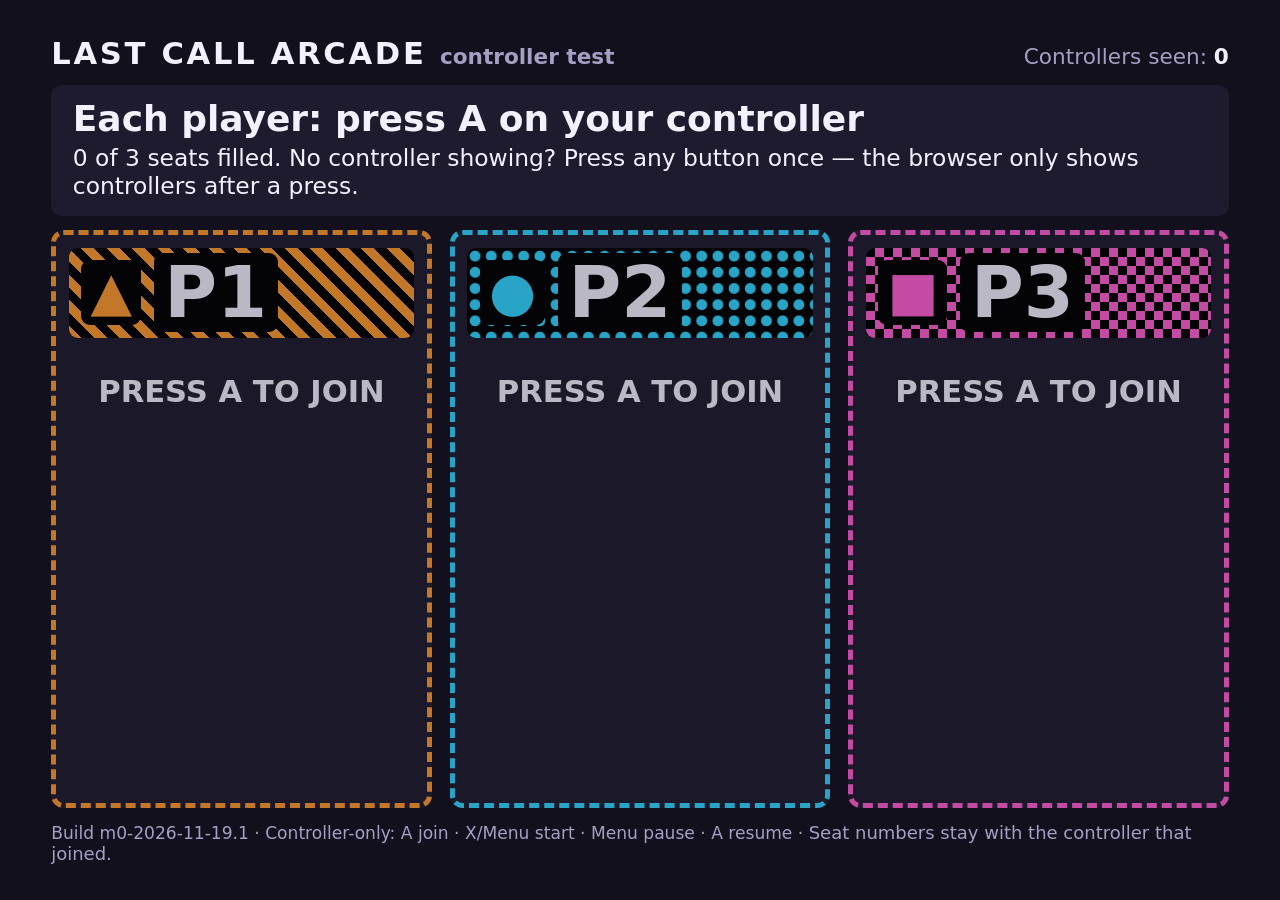
==== index.html @ 51c8b496 "Milestone 0: three-controller test page with PASS/FAIL, pause and reconnect checks Co-Authored-By: C" ====
<!doctype html>
<html lang="en">
<head>
<meta charset="utf-8">
<meta name="viewport" content="width=device-width, initial-scale=1">
<title>Last Call Arcade · Controller Test</title>
<link rel="stylesheet" href="src/controller-test/style.css">
</head>
<body>
<main id="app">
  <header class="top">
    <h1>LAST CALL ARCADE <span>controller test</span></h1>
    <div id="status" class="status"></div>
  </header>
  <section id="banner" class="banner"></section>
  <section id="seats" class="seats"></section>
  <section id="footer" class="footer"></section>
  <section id="overlay" class="overlay hidden"></section>
</main>
<noscript>This test needs JavaScript.</noscript>
<script type="module" src="src/controller-test/app.js"></script>
</body>
</html>
---- src/controller-test/style.css ----
/* Couch-readable controller test. Seats differ by shape, pattern and number,
   not only by color. Sized in vmin so it reads the same on any TV. */
:root {
  --bg: #12101c;
  --panel: #1f1b2e;
  --ink: #f4f1ff;
  --dim: #a59fc4;
  --p1: #ff9a2e;
  --p2: #33d6ff;
  --p3: #ff5fd2;
  --good: #7dff8a;
  --bad: #ff5a5a;
  --unit: 1vmin;
}
* { box-sizing: border-box; }
html, body {
  margin: 0; height: 100%; overflow: hidden;
  background: var(--bg); color: var(--ink);
  font-family: "Segoe UI", system-ui, sans-serif;
  user-select: none; cursor: none;
  font-size: calc(var(--unit) * 2.4);
}
#app {
  height: 100%; padding: 4vh 4vw; /* TV overscan margin */
  display: grid; grid-template-rows: auto auto 1fr auto; gap: 1.6vmin;
  position: relative;
}
.top { display: flex; justify-content: space-between; align-items: baseline; }
h1 { margin: 0; font-size: 3.4vmin; letter-spacing: .3vmin; font-weight: 900; }
h1 span { color: var(--dim); font-weight: 600; font-size: 2.4vmin; letter-spacing: 0; }
.status { color: var(--dim); }
.status b { color: var(--ink); }
.small { font-size: 2vmin; color: var(--dim); font-weight: 400; }

.banner { background: var(--panel); border-radius: 1.2vmin; padding: 1.4vmin 2.4vmin; position: relative; min-height: 12vmin; }
.banner h2 { margin: 0 0 .6vmin; font-size: 4vmin; }
.banner p { margin: .3vmin 0; font-size: 2.6vmin; }
.banner .timer { position: absolute; right: 2.4vmin; top: 1vmin; font-size: 9vmin; font-weight: 900; font-variant-numeric: tabular-nums; }
.bar { height: 1.6vmin; background: #000; border-radius: 1vmin; margin-top: 1vmin; overflow: hidden; width: 70%; }
.bar b { display: block; height: 100%; background: var(--good); }

.seats { display: grid; grid-template-columns: repeat(auto-fit, minmax(0, 1fr)); gap: 2vmin; min-height: 0; }
.seat {
  background: var(--panel); border-radius: 1.4vmin; padding: 1.4vmin;
  border: .6vmin solid var(--c); display: flex; flex-direction: column; gap: 1vmin; min-height: 0;
}
.seat.p1 { --c: var(--p1); --pat: repeating-linear-gradient(45deg, var(--c) 0 1vmin, transparent 1vmin 2vmin); }
.seat.p2 { --c: var(--p2); --pat: radial-gradient(circle, var(--c) 0 .55vmin, transparent .65vmin) 0 0 / 1.8vmin 1.8vmin; }
.seat.p3 { --c: var(--p3); --pat: conic-gradient(var(--c) 25%, transparent 0 50%, var(--c) 0 75%, transparent 0) 0 0 / 2vmin 2vmin; }
.seat.st-empty { border-style: dashed; opacity: .75; }
.seat.st-disconnected { border-style: dotted; }
.tag { display: flex; align-items: center; gap: 1.4vmin; padding: .6vmin 1.4vmin; border-radius: 1vmin; background: var(--pat), #000; }
.tag .shape { font-size: 6vmin; color: var(--c); text-shadow: 0 0 .4vmin #000; background: #000; border-radius: 1vmin; padding: 0 1vmin; line-height: 1.2; }
.tag .num { font-size: 8vmin; font-weight: 900; background: #000; padding: 0 1.2vmin; border-radius: 1vmin; line-height: 1.1; }
.state { font-size: 2.4vmin; font-weight: 700; }
.st-empty .state { font-size: 3.4vmin; text-align: center; padding: 3vmin 0; animation: blink 1.2s steps(2) infinite; }
.st-disconnected .state { color: var(--bad); }
@keyframes blink { 50% { opacity: .45; } }

.goal { font-size: 3vmin; font-weight: 800; padding: .8vmin 1.2vmin; border-radius: .8vmin; background: #000; border: .4vmin solid var(--dim); }
.goal.ok { border-color: var(--good); color: var(--good); }

.pad { display: flex; flex-direction: column; gap: .8vmin; }
.row { display: flex; gap: .8vmin; justify-content: space-between; align-items: center; }
.row.mid { align-items: center; }
.b {
  display: inline-block; min-width: 4.2vmin; padding: .4vmin .6vmin; text-align: center;
  border: .3vmin solid #4a4466; border-radius: .7vmin; font-weight: 800; font-size: 2vmin; color: var(--dim);
}
.b.on { background: var(--ink); color: #000; border-color: var(--ink); transform: scale(1.08); }
.face, .dpad { display: flex; flex-direction: column; align-items: center; gap: .3vmin; }
.face > div, .dpad > div { display: flex; gap: 4.4vmin; }
.stick { width: 11vmin; height: 11vmin; border-radius: 50%; border: .4vmin solid #4a4466; position: relative; display: grid; place-items: center; }
.stick.on { border-color: var(--ink); }
.stick i { width: 4vmin; height: 4vmin; border-radius: 50%; background: var(--c); display: block; border: .4vmin solid #000; transition: none; }
.stick em { position: absolute; left: .6vmin; top: .2vmin; font-style: normal; font-size: 1.8vmin; color: var(--dim); }
.trig { flex: 1; height: 3vmin; border: .3vmin solid #4a4466; border-radius: .7vmin; position: relative; overflow: hidden; }
.trig.on { border-color: var(--ink); }
.trig b { position: absolute; left: 0; top: 0; bottom: 0; background: var(--c); }
.trig em { position: relative; z-index: 1; font-style: normal; font-weight: 800; font-size: 1.9vmin; padding-left: .8vmin; text-shadow: 0 0 .3vmin #000; }

.footer { color: var(--dim); font-size: 1.9vmin; }

.overlay { position: absolute; inset: 0; z-index: 10; background: #08060e; display: grid; place-items: center; padding: 4vh 4vw; overflow: hidden; }
.overlay.hidden { display: none; }
.paused { text-align: center; }
.paused h2 { font-size: 12vmin; margin: 0; letter-spacing: 1vmin; }
.paused p { font-size: 3.4vmin; }
.result { width: 100%; max-height: 100%; overflow: hidden; }
.verdict { font-size: 11vmin; font-weight: 900; letter-spacing: .8vmin; line-height: 1; }
.verdict.pass { color: var(--good); }
.verdict.fail { color: var(--bad); }
.verdict.incomplete { color: var(--p1); }
.failseats { font-size: 4.4vmin; font-weight: 900; color: var(--bad); margin: .6vmin 0; }
.checks { list-style: none; padding: 0; margin: 1vmin 0; font-size: 2.6vmin; }
.checks li { padding: .4vmin 0; }
.checks li.pass b { color: var(--good); }
.checks li.fail b { color: var(--bad); }
.checks li.skip b { color: var(--p1); }
.checks .who { background: var(--bad); color: #000; font-weight: 900; padding: 0 .8vmin; border-radius: .5vmin; margin-left: .8vmin; }
.checks .note { font-size: 1.9vmin; color: var(--dim); padding-left: 4vmin; }
.diag { font-size: 1.6vmin; color: var(--dim); display: grid; gap: .4vmin; word-break: break-all; }
.diag b { color: var(--ink); }
.next { font-size: 2.8vmin; margin-top: 1.2vmin; }
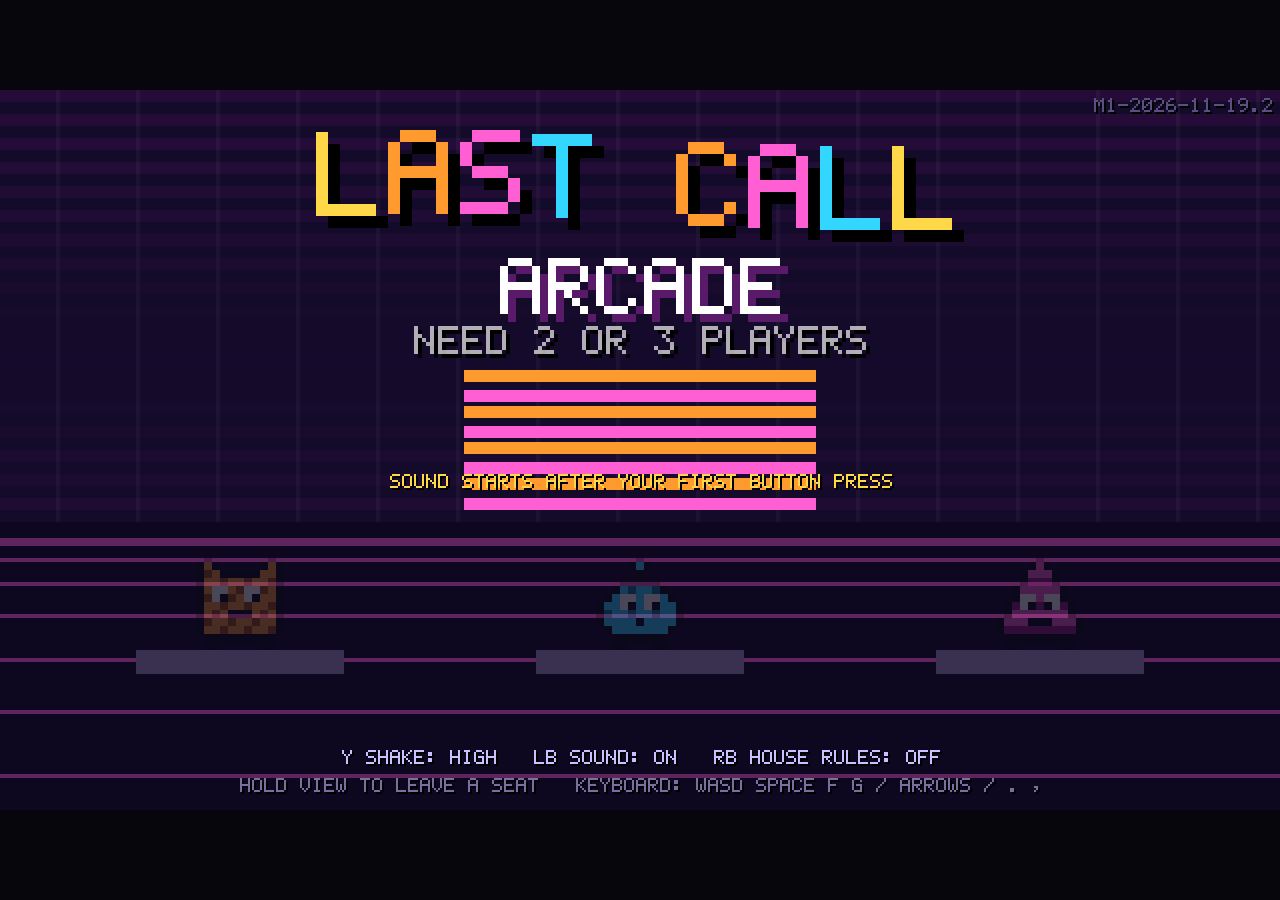
==== commit 55389c93: "Milestone 1: four hazard-heavy minigames, stacking power draft, full match loop Ricochet Rooftop, Du" ====
--- a/index.html
+++ b/index.html
@@ -3,21 +3,16 @@
 <head>
 <meta charset="utf-8">
 <meta name="viewport" content="width=device-width, initial-scale=1">
-<title>Last Call Arcade · Controller Test</title>
-<link rel="stylesheet" href="src/controller-test/style.css">
+<title>Last Call Arcade</title>
+<style>
+  html, body { margin: 0; height: 100%; background: #07060c; overflow: hidden; cursor: none; }
+  body { display: grid; place-items: center; }
+  canvas { image-rendering: pixelated; image-rendering: crisp-edges; display: block; }
+</style>
 </head>
 <body>
-<main id="app">
-  <header class="top">
-    <h1>LAST CALL ARCADE <span>controller test</span></h1>
-    <div id="status" class="status"></div>
-  </header>
-  <section id="banner" class="banner"></section>
-  <section id="seats" class="seats"></section>
-  <section id="footer" class="footer"></section>
-  <section id="overlay" class="overlay hidden"></section>
-</main>
-<noscript>This test needs JavaScript.</noscript>
-<script type="module" src="src/controller-test/app.js"></script>
+<canvas id="game" width="640" height="360"></canvas>
+<noscript>Last Call Arcade needs JavaScript.</noscript>
+<script type="module" src="src/game/main.js"></script>
 </body>
 </html>
